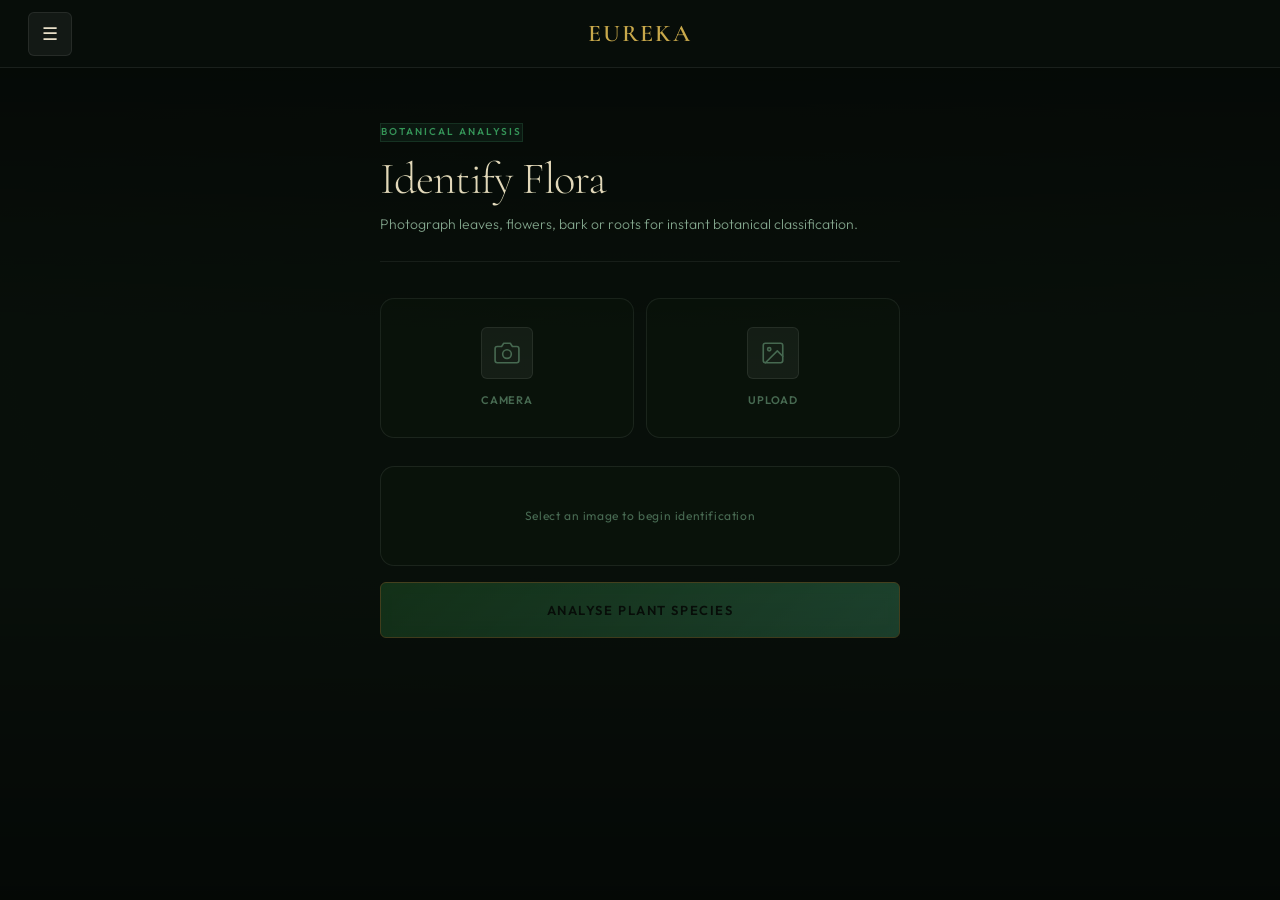
==== identify-flora.html @ 93fe5ae9 "first commit" ====
<!DOCTYPE html>
<html lang="en">
<head>
  <meta charset="UTF-8">
  <title>Eureka | Identify Flora</title>
  <meta name="viewport" content="width=device-width,initial-scale=1.0">
  <link href="https://fonts.googleapis.com/css2?family=Cormorant+Garamond:ital,wght@0,300;0,400;0,600;0,700;1,300;1,400;1,600&family=Outfit:wght@300;400;500;600;700&display=swap" rel="stylesheet">
  <link rel="stylesheet" href="style.css">
  <link rel="icon" type="image/png" href="assets/app-logo.png">
  <style>
    /* Flora themed background */
    body::before {
      content: '';
      position: fixed; inset: 0; z-index: 0; pointer-events: none;
      background: url('assets/flora-bg.png') center center / cover no-repeat;
      opacity: 0.10;
      mix-blend-mode: luminosity;
    }
    body::after {
      content: '';
      position: fixed; inset: 0; z-index: 0; pointer-events: none;
      background:
        radial-gradient(ellipse 80% 60% at 50% 40%, rgba(45,122,58,0.08) 0%, transparent 70%),
        linear-gradient(to bottom, rgba(8,15,10,0.55) 0%, transparent 40%, transparent 60%, rgba(8,15,10,0.55) 100%);
    }

    /* Flora accent overrides */
    .page-tag {
      background: rgba(76,175,125,0.12);
      color: #4caf7d;
      border: 1px solid rgba(76,175,125,0.25);
    }
    .input-card:hover {
      border-color: #4caf7d;
      box-shadow: 0 8px 24px rgba(76,175,125,0.12);
    }
    .btn-primary {
      background: linear-gradient(135deg, #2d7a3a, #4caf7d) !important;
      box-shadow: 0 4px 20px rgba(76,175,125,0.25) !important;
    }
    .btn-primary:hover:not(:disabled) {
      box-shadow: 0 8px 32px rgba(76,175,125,0.4) !important;
    }
    .result-box {
      border-color: rgba(76,175,125,0.25) !important;
    }
    .result-box::before {
      background: linear-gradient(90deg, transparent, #4caf7d, transparent) !important;
    }
    .result-label { color: #4caf7d !important; }
    .result-location { color: #4caf7d !important; }

    /* Fix card transparency bleed-through on scroll */
    .input-card {
      background: rgba(10, 20, 12, 0.82) !important;
      backdrop-filter: blur(12px) !important;
      -webkit-backdrop-filter: blur(12px) !important;
    }
    .preview-wrapper {
      background: rgba(10, 20, 12, 0.82) !important;
      backdrop-filter: blur(12px) !important;
      -webkit-backdrop-filter: blur(12px) !important;
    }
    .result-box {
      background: rgba(10, 20, 12, 0.82) !important;
      backdrop-filter: blur(12px) !important;
      -webkit-backdrop-filter: blur(12px) !important;
    }
    .btn-primary {
      backdrop-filter: blur(8px) !important;
      -webkit-backdrop-filter: blur(8px) !important;
    }
  </style>
</head>
<body>

<aside class="sidebar" id="sidebar">
  <div class="sidebar-header">
    <img src="assets/app-logo.png" alt="Eureka" style="width:46px;height:46px;">
    <div class="user-info">
      <strong id="userName">Guest</strong>
      <span id="userEmail">Not signed in</span>
    </div>
  </div>
  <nav class="sidebar-nav">
    <a href="/">🏠 &nbsp;Home</a>
    <a href="/identify-flora" class="active">🌿 &nbsp;Identify Flora</a>
    <a href="/identify-fauna">🐾 &nbsp;Identify Fauna</a>
    <a href="/history">📜 &nbsp;Field Log</a>
    <a href="/about">✦ &nbsp;About</a>
  </nav>
  <div class="sidebar-footer"><p>EUREKA v2.0 &nbsp;·&nbsp; Gemini AI</p></div>
</aside>

<div class="overlay" id="overlay" onclick="toggleSidebar()"></div>

<nav class="navbar">
  <button class="hamburger" onclick="toggleSidebar()">☰</button>
  <span class="logo">Eureka</span>
  <div style="width:44px;"></div>
</nav>

<main class="identify-container">
  <div class="page-header">
    <span class="page-tag">Botanical Analysis</span>
    <h1 style="font-size:clamp(1.8rem,5vw,2.8rem);">Identify Flora</h1>
    <p class="page-desc">Photograph leaves, flowers, bark or roots for instant botanical classification.</p>
  </div>

  <div id="cameraContainer" style="display:none;position:relative;margin-bottom:16px;">
    <video id="video" width="100%" autoplay playsinline
      style="border-radius:var(--r-md);background:#000;box-shadow:var(--shadow-lg);"></video>
    <div style="position:absolute;bottom:20px;left:0;right:0;display:flex;justify-content:center;">
      <button class="btn-primary" onclick="takeSnapshot()"
              style="border-radius:50%;width:72px;height:72px;padding:0;font-size:26px;
                     border:3px solid rgba(76,175,125,0.6);">📸</button>
    </div>
  </div>

  <div class="input-options" id="inputOptions">
    <div class="input-card" onclick="startCamera()">
      <div class="input-card-icon">
        <svg width="26" height="26" viewBox="0 0 24 24" fill="none" stroke="currentColor" stroke-width="1.5" stroke-linecap="round" stroke-linejoin="round">
          <path d="M23 19a2 2 0 0 1-2 2H3a2 2 0 0 1-2-2V8a2 2 0 0 1 2-2h4l2-3h6l2 3h4a2 2 0 0 1 2 2z"/>
          <circle cx="12" cy="13" r="4"/>
        </svg>
      </div>
      <span>Camera</span>
    </div>
    <label class="input-card">
      <div class="input-card-icon">
        <svg width="26" height="26" viewBox="0 0 24 24" fill="none" stroke="currentColor" stroke-width="1.5" stroke-linecap="round" stroke-linejoin="round">
          <rect x="3" y="3" width="18" height="18" rx="2" ry="2"/>
          <circle cx="8.5" cy="8.5" r="1.5"/>
          <polyline points="21 15 16 10 5 21"/>
        </svg>
      </div>
      <span>Upload</span>
      <input type="file" accept="image/*" hidden onchange="handleImage(this)">
    </label>
  </div>

  <div class="preview-wrapper" id="previewWrapper">
    <canvas id="canvas" style="display:none;"></canvas>
    <img id="previewImage" class="preview-image" alt="Preview">
    <p id="previewHint" class="preview-hint">Select an image to begin identification</p>
    <button id="retakeBtn" class="btn-secondary"
            style="display:none;margin:14px auto 0;width:100%;" onclick="retakePhoto()">
      ↺ &nbsp;Change Photo
    </button>
  </div>

  <button class="btn-primary" id="analyzeBtn" disabled onclick="analyzeFlora()">
    Analyse Plant Species
  </button>

  <div id="resultBox" class="result-box" style="display:none;"></div>
</main>

<script type="module">
import { auth, db } from "./firebase-init.js";
import { addDoc, collection, getDoc, doc } from "https://www.gstatic.com/firebasejs/10.12.2/firebase-firestore.js";
import { onAuthStateChanged } from "https://www.gstatic.com/firebasejs/10.12.2/firebase-auth.js";

let img64 = null, location = "Unknown", stream = null;
let userProfile = { fullName: "", username: "" };

onAuthStateChanged(auth, async u => {
  if (!u) { window.location.href = "/login.html"; return; }
  try {
    const snap = await getDoc(doc(db, "users", u.uid, "profile", "info"));
    if (snap.exists()) userProfile = snap.data();
    else userProfile = { fullName: u.displayName || u.email, username: u.email };
  } catch { userProfile = { fullName: u.displayName || u.email, username: u.email }; }
});

if (navigator.geolocation)
  navigator.geolocation.getCurrentPosition(
    p => { location = `${p.coords.latitude.toFixed(4)}, ${p.coords.longitude.toFixed(4)}`; },
    () => {}
  );

window.toggleSidebar = () => {
  document.getElementById("sidebar").classList.toggle("open");
  document.getElementById("overlay").classList.toggle("show");
};

window.startCamera = async () => {
  try {
    stream = await navigator.mediaDevices.getUserMedia({ video:{ facingMode:"environment" }, audio:false });
    document.getElementById("video").srcObject = stream;
    document.getElementById("cameraContainer").style.display = "block";
    document.getElementById("inputOptions").style.display = "none";
    document.getElementById("previewWrapper").style.display = "none";
  } catch { alert("Camera access denied."); }
};

window.takeSnapshot = () => {
  const v = document.getElementById("video"), c = document.getElementById("canvas");
  c.width = v.videoWidth; c.height = v.videoHeight;
  c.getContext("2d").drawImage(v,0,0);
  img64 = c.toDataURL("image/jpeg", 0.85);
  showPreview(img64);
  stream.getTracks().forEach(t=>t.stop());
  document.getElementById("cameraContainer").style.display = "none";
  document.getElementById("previewWrapper").style.display = "flex";
};

window.handleImage = input => {
  const file = input.files[0]; if (!file) return;
  const r = new FileReader();
  r.onload = () => {
    img64 = r.result; showPreview(r.result);
    document.getElementById("inputOptions").style.display = "none";
    document.getElementById("previewWrapper").style.display = "flex";
  };
  r.readAsDataURL(file);
};

function showPreview(src) {
  const img = document.getElementById("previewImage");
  img.src = src; img.style.display = "block";
  document.getElementById("previewHint").style.display = "none";
  document.getElementById("retakeBtn").style.display = "block";
  document.getElementById("analyzeBtn").disabled = false;
}

window.retakePhoto = () => {
  img64 = null;
  document.getElementById("previewImage").style.display = "none";
  document.getElementById("previewHint").style.display = "block";
  document.getElementById("retakeBtn").style.display = "none";
  document.getElementById("analyzeBtn").disabled = true;
  document.getElementById("inputOptions").style.display = "grid";
  document.getElementById("resultBox").style.display = "none";
};

window.analyzeFlora = async () => {
  const user = auth.currentUser;
  if (!user) { window.location.href = "/login.html"; return; }
  const btn = document.getElementById("analyzeBtn");
  const box = document.getElementById("resultBox");
  btn.textContent = "Analysing…"; btn.disabled = true; box.style.display = "none";
  try {
    const res  = await fetch("/analyze/flora", { method:"POST", headers:{"Content-Type":"application/json"}, body:JSON.stringify({ image:img64 }) });
    const data = await res.json();
    if (data.error) {
      box.style.display = "block";
      box.innerHTML = `<p style="color:#ff6b6b;">⚠ ${data.error}</p>`;
    } else {
      const r = data.result;
      const mapUrl = `https://www.google.com/maps/search/?api=1&query=${encodeURIComponent(location)}`;
      box.style.display = "block";
      box.innerHTML = `
        <h3>${r.commonName}</h3>
        <div class="result-field"><span class="result-label">Scientific</span><span class="result-value"><em>${r.scientificName}</em></span></div>
        <div class="result-field"><span class="result-label">Family</span><span class="result-value">${r.family}</span></div>
        <div class="result-field"><span class="result-label">Habitat</span><span class="result-value">${r.habitat}</span></div>
        <div class="result-description">${r.description}</div>
        <a href="${mapUrl}" target="_blank" rel="noopener" class="result-location">📍 &nbsp;${location}</a>
      `;
      try {
        await addDoc(collection(db,"users",user.uid,"history"), {
          datetime: Date.now(), commonName:r.commonName, scientificName:r.scientificName,
          habitat:r.habitat, location, type:"flora",
          username: userProfile.username || user.email,
          fullName: userProfile.fullName || user.displayName || user.email
        });
      } catch(e) { console.warn("Save failed:", e); }
    }
  } catch {
    box.style.display = "block";
    box.innerHTML = `<p style="color:#ff6b6b;">⚠ Could not reach the server. Please try again.</p>`;
  }
  btn.textContent = "Analyse Plant Species"; btn.disabled = false;
};
</script>
</body>
</html>
---- style.css ----
/* ================================================================
   EUREKA — DARK BOTANICAL LABORATORY
   Aesthetic: Scientific field journal meets luxury dark mode
   Fonts: Cormorant Garamond (editorial serif) + Outfit (modern sans)
   Palette: Deep forest night + warm gold + botanical green
   ================================================================ */

@import url('https://fonts.googleapis.com/css2?family=Cormorant+Garamond:ital,wght@0,300;0,400;0,600;0,700;1,300;1,400;1,600&family=Outfit:wght@300;400;500;600;700&display=swap');

:root {
  --night:        #080f0a;
  --deep:         #0d1a10;
  --forest:       #112418;
  --canopy:       #1a3824;
  --moss:         #2d5a3d;
  --fern:         #3d7a52;
  --sage:         #6aaa84;
  --mint:         #9fd4b2;
  --foam:         #d4ede0;
  --gold:         #c8a84b;
  --gold-bright:  #e4c76b;
  --gold-dim:     #8a6e2a;
  --gold-glow:    rgba(200,168,75,0.12);
  --parchment:    #f2ead8;
  --cream:        #e8dfc8;
  --stone:        #7a8a7e;
  --mist:         #2a3a2e;
  --ghost:        rgba(255,255,255,0.05);
  --border:       rgba(255,255,255,0.08);
  --border-gold:  rgba(200,168,75,0.25);
  --text-h:       #e8dfc8;
  --text-body:    #9ab5a2;
  --text-dim:     #4a6a54;
  --r-sm: 6px; --r-md: 14px; --r-lg: 22px; --r-xl: 36px;
  --shadow-sm:   0 2px 8px rgba(0,0,0,0.4);
  --shadow-md:   0 8px 32px rgba(0,0,0,0.5);
  --shadow-lg:   0 24px 64px rgba(0,0,0,0.6);
  --shadow-gold: 0 0 40px rgba(200,168,75,0.1);
  --ease-out: cubic-bezier(0.16,1,0.3,1);
  --ease-spring: cubic-bezier(0.34,1.56,0.64,1);
}

*,*::before,*::after { margin:0;padding:0;box-sizing:border-box;-webkit-tap-highlight-color:transparent; }
html { scroll-behavior:smooth; }
body {
  font-family:'Outfit',sans-serif;
  background:var(--night); color:var(--text-body);
  line-height:1.65; overflow-x:hidden;
  -webkit-font-smoothing:antialiased;
}
body::after {
  content:''; position:fixed; inset:0;
  background-image:url("data:image/svg+xml,%3Csvg viewBox='0 0 512 512' xmlns='http://www.w3.org/2000/svg'%3E%3Cfilter id='n'%3E%3CfeTurbulence type='fractalNoise' baseFrequency='0.75' numOctaves='4' stitchTiles='stitch'/%3E%3C/filter%3E%3Crect width='100%25' height='100%25' filter='url(%23n)' opacity='0.035'/%3E%3C/svg%3E");
  pointer-events:none; z-index:9998; mix-blend-mode:overlay;
}

h1,h2,h3,.serif { font-family:'Cormorant Garamond',serif; color:var(--text-h); line-height:1.15; }
h1 { font-size:clamp(2.4rem,6vw,4.2rem); font-weight:300; letter-spacing:-0.02em; }
h2 { font-size:clamp(1.8rem,4vw,2.8rem); font-weight:300; letter-spacing:-0.01em; }
h3 { font-size:1.3rem; font-weight:400; }
p  { font-size:14px; line-height:1.7; }

.container { width:100%;max-width:1100px;margin:0 auto;padding:0 28px; }

/* NAVBAR */
.navbar {
  position:sticky;top:0;
  background:rgba(8,15,10,0.92);
  backdrop-filter:blur(24px); -webkit-backdrop-filter:blur(24px);
  height:68px; padding:0 28px;
  display:flex;align-items:center;justify-content:space-between;
  border-bottom:1px solid var(--border); z-index:1000;
}
.logo {
  font-family:'Cormorant Garamond',serif;
  font-size:24px;font-weight:600;
  color:var(--gold); letter-spacing:0.08em; text-transform:uppercase;
  text-decoration:none;
}
.hamburger {
  width:44px;height:44px;
  background:var(--ghost);border:1px solid var(--border);border-radius:var(--r-sm);
  cursor:pointer;color:var(--text-h);font-size:18px;
  display:flex;align-items:center;justify-content:center;transition:all 0.2s;
}
.hamburger:hover { background:var(--mist);border-color:var(--border-gold);color:var(--gold); }

/* SIDEBAR */
.sidebar {
  position:fixed;top:0;left:-320px;
  width:320px;height:100%;
  background:var(--deep);
  border-right:1px solid var(--border-gold);
  padding:36px 28px;
  transition:left 0.4s var(--ease-out);
  z-index:2000;display:flex;flex-direction:column;overflow-y:auto;
}
.sidebar::before {
  content:'';position:absolute;top:0;right:0;
  width:150px;height:150px;
  background:radial-gradient(circle at top right,var(--gold-glow),transparent 70%);
  pointer-events:none;
}
.sidebar.open { left:0; }
.sidebar-header {
  display:flex;align-items:center;gap:16px;
  padding-bottom:32px;border-bottom:1px solid var(--border);margin-bottom:28px;
}
.sidebar-header img { border-radius:var(--r-sm);border:1px solid var(--border-gold);box-shadow:0 0 20px var(--gold-glow); }
.user-info { display:flex;flex-direction:column;overflow:hidden;flex:1; }
.user-info strong { color:var(--text-h);font-size:14px;font-weight:600;white-space:nowrap;overflow:hidden;text-overflow:ellipsis; }
.user-info span { color:var(--text-dim);font-size:11px;margin-top:3px;white-space:nowrap;overflow:hidden;text-overflow:ellipsis; }
.sidebar-nav { flex:1; }
.sidebar-nav a {
  display:flex;align-items:center;gap:14px;
  padding:13px 16px;margin:3px 0;border-radius:var(--r-sm);
  font-size:13px;font-weight:500;letter-spacing:0.02em;
  color:var(--text-dim);text-decoration:none;
  transition:all 0.2s;border:1px solid transparent;
  position:relative;overflow:hidden;
}
.sidebar-nav a::before {
  content:'';position:absolute;left:0;top:0;bottom:0;
  width:3px;background:var(--gold);
  transform:scaleY(0);transition:transform 0.2s var(--ease-out);
  border-radius:0 2px 2px 0;
}
.sidebar-nav a:hover { background:var(--ghost);color:var(--text-h);border-color:var(--border); }
.sidebar-nav a.active { background:var(--gold-glow);color:var(--gold-bright);border-color:var(--border-gold); }
.sidebar-nav a.active::before { transform:scaleY(1); }
.sidebar-footer { margin-top:32px;padding-top:24px;border-top:1px solid var(--border);text-align:center; }
.sidebar-footer p { color:var(--text-dim);font-size:11px;letter-spacing:0.05em; }
.overlay { position:fixed;inset:0;background:rgba(0,0,0,0.75);backdrop-filter:blur(8px);display:none;z-index:1500; }
.overlay.show { display:block;animation:fadeIn 0.3s ease; }

/* HERO */
.hero-section {
  position:relative;width:100%;min-height:100vh;
  display:flex;align-items:center;justify-content:center;
  overflow:hidden;background:var(--deep);
}
.hero-section::before {
  content:'';position:absolute;inset:0;
  background:
    radial-gradient(ellipse 80% 60% at 20% 50%,rgba(45,90,61,0.35) 0%,transparent 60%),
    radial-gradient(ellipse 60% 80% at 80% 20%,rgba(200,168,75,0.08) 0%,transparent 50%),
    radial-gradient(ellipse 40% 40% at 60% 80%,rgba(17,36,24,0.8) 0%,transparent 60%);
  animation:meshShift 12s ease-in-out infinite alternate;
}
@keyframes meshShift {
  from { opacity:0.8;transform:scale(1); }
  to   { opacity:1;transform:scale(1.05); }
}
.hero-section::after {
  content:'';position:absolute;inset:0;
  background-image:linear-gradient(rgba(200,168,75,0.04) 1px,transparent 1px),linear-gradient(90deg,rgba(200,168,75,0.04) 1px,transparent 1px);
  background-size:60px 60px;pointer-events:none;
}
.hero-bg-img {
  position:absolute;inset:0;
  background:url('assets/hero-nature.png') center center/cover no-repeat;
  opacity:0.12;mix-blend-mode:luminosity;
}
.hero-content {
  position:relative;z-index:2;
  text-align:center;padding:60px 24px;max-width:820px;
  animation:heroReveal 1.2s var(--ease-out) both;
}
@keyframes heroReveal {
  from { opacity:0;transform:translateY(50px); }
  to   { opacity:1;transform:translateY(0); }
}
.hero-eyebrow {
  display:inline-flex;align-items:center;gap:10px;
  font-size:10px;font-weight:600;letter-spacing:0.2em;text-transform:uppercase;
  color:var(--gold);margin-bottom:28px;padding:8px 20px;
  border:1px solid var(--border-gold);border-radius:50px;background:var(--gold-glow);
  animation:heroReveal 1.2s var(--ease-out) 0.1s both;
}
.hero-eyebrow::before,.hero-eyebrow::after { content:'—';opacity:0.5; }
.hero-title {
  font-family:'Cormorant Garamond',serif;
  font-size:clamp(3rem,8vw,6.5rem);font-weight:300;
  color:var(--text-h);line-height:1.05;margin-bottom:12px;
  animation:heroReveal 1.2s var(--ease-out) 0.2s both;
}
.hero-title em { font-style:italic;color:var(--gold);display:block; }
.hero-sub {
  font-size:15px;font-weight:300;color:var(--text-body);letter-spacing:0.02em;
  max-width:480px;margin:0 auto 48px;
  animation:heroReveal 1.2s var(--ease-out) 0.3s both;
}
.hero-actions {
  display:flex;gap:16px;justify-content:center;flex-wrap:wrap;
  animation:heroReveal 1.2s var(--ease-out) 0.4s both;
}
.hero-scroll {
  position:absolute;bottom:40px;left:50%;transform:translateX(-50%);
  z-index:2;display:flex;flex-direction:column;align-items:center;gap:8px;
  animation:heroReveal 1.2s var(--ease-out) 0.8s both;
}
.hero-scroll span { font-size:9px;letter-spacing:0.2em;text-transform:uppercase;color:var(--text-dim); }
.scroll-line {
  width:1px;height:48px;
  background:linear-gradient(to bottom,var(--gold),transparent);
  animation:scrollDrop 2s ease-in-out infinite;
}
@keyframes scrollDrop {
  0%   { transform:scaleY(0);transform-origin:top; }
  50%  { transform:scaleY(1);transform-origin:top; }
  51%  { transform:scaleY(1);transform-origin:bottom; }
  100% { transform:scaleY(0);transform-origin:bottom; }
}

/* BUTTONS */
.btn-primary,.btn-secondary {
  display:inline-flex;align-items:center;justify-content:center;gap:8px;
  padding:14px 32px;
  font-family:'Outfit',sans-serif;font-size:13px;font-weight:600;
  letter-spacing:0.08em;text-transform:uppercase;
  border-radius:var(--r-sm);cursor:pointer;transition:all 0.25s var(--ease-out);
  text-decoration:none;border:1px solid transparent;position:relative;overflow:hidden;
}
.btn-primary { background:var(--gold);color:var(--night);border-color:var(--gold);box-shadow:0 4px 20px rgba(200,168,75,0.3); }
.btn-primary::after { content:'';position:absolute;inset:0;background:linear-gradient(105deg,transparent 40%,rgba(255,255,255,0.18) 50%,transparent 60%);transform:translateX(-100%);transition:transform 0.45s ease;pointer-events:none; }
.btn-primary:hover::after { transform:translateX(100%); }
.btn-primary:hover { background:var(--gold-bright);box-shadow:0 8px 32px rgba(200,168,75,0.45);transform:translateY(-2px); }
.btn-secondary { background:transparent;color:var(--text-h);border-color:var(--border); }
.btn-secondary:hover { background:var(--ghost);border-color:var(--border-gold);color:var(--gold);transform:translateY(-2px); }
.btn-primary:active,.btn-secondary:active { transform:translateY(0) scale(0.98); }
button:disabled { opacity:0.35;cursor:not-allowed;transform:none !important;box-shadow:none !important; }

/* INFO SECTION */
.info-section {
  padding:120px 0;background:var(--deep);position:relative;
}
.info-section::before {
  content:'';position:absolute;top:0;left:0;right:0;height:1px;
  background:linear-gradient(90deg,transparent,var(--border-gold),transparent);
}
.section-label {
  display:block;font-size:10px;font-weight:600;letter-spacing:0.25em;text-transform:uppercase;
  color:var(--gold);margin-bottom:16px;text-align:center;
}
.section-title { text-align:center;margin-bottom:8px;color:var(--text-h); }
.section-subtitle {
  text-align:center;color:var(--text-body);font-size:15px;font-weight:300;
  margin-bottom:72px;max-width:480px;margin-left:auto;margin-right:auto;
}
.info-grid { display:none; } /* legacy - replaced by flip-grid */

/* ── FLIP GRID ───────────────────────────────────────────────── */
.flip-grid {
  display: grid;
  grid-template-columns: repeat(3, 1fr);
  gap: 20px;
  width: 100%; max-width: 1080px;
}
/* ── FLIP CARDS ─────────────────────────────────────────────── */
.flip-card {
  perspective: 1200px;
  min-height: 240px;
  cursor: pointer;
}
.flip-inner {
  position: relative; width: 100%; height: 100%; min-height: 240px;
  transform-style: preserve-3d;
  transition: transform 0.75s cubic-bezier(0.4, 0.2, 0.2, 1);
}
.flip-card:hover .flip-inner { transform: rotateY(180deg); }

.flip-front, .flip-back {
  position: absolute; inset: 0;
  backface-visibility: hidden;
  -webkit-backface-visibility: hidden;
  overflow: hidden;
  border-radius: 16px;
}
.flip-front {
  background: var(--deep);
  border: 1px solid rgba(200,168,75,0.12);
  box-shadow: 0 4px 24px rgba(0,0,0,0.35);
  transition: border-color 0.3s, box-shadow 0.3s;
}
.flip-card:hover .flip-front {
  border-color: rgba(200,168,75,0.28);
  box-shadow: 0 8px 40px rgba(0,0,0,0.5);
}
.flip-back {
  background: var(--forest);
  border: 1px solid rgba(200,168,75,0.2);
  box-shadow: 0 8px 40px rgba(0,0,0,0.4);
  transform: rotateY(180deg);
  background-image: radial-gradient(ellipse 80% 80% at 50% 50%, var(--back-glow, rgba(200,168,75,0.05)), transparent);
}

/* Canvas fills full face */
.leaf-canvas {
  position: absolute; inset: 0;
  width: 100% !important; height: 100% !important;
  pointer-events: none; border-radius: 16px;
}

/* Front content */
.flip-front-content {
  position: relative; z-index: 1;
  padding: 40px 32px 32px;
  height: 100%; display: flex; flex-direction: column; justify-content: center;
}
.ghost-num {
  position: absolute; bottom: 12px; right: 20px; z-index: 2;
  font-family: 'Cormorant Garamond', serif;
  font-size: 68px; font-weight: 300; line-height: 1;
  color: rgba(200,168,75,0.06); pointer-events: none;
  transition: color 0.4s;
}
.flip-card:hover .ghost-num { color: rgba(200,168,75,0.16); }

/* Back content */
.flip-back-content {
  position: relative; z-index: 1;
  padding: 40px 32px 32px;
  height: 100%; display: flex; flex-direction: column; justify-content: center;
}
.back-num {
  display: block;
  font-family: 'Outfit', sans-serif;
  font-size: 10px; font-weight: 700; letter-spacing: 0.22em;
  text-transform: uppercase;
  margin-bottom: 18px; opacity: 0.9;
}
.flip-back-content p {
  font-family: 'Cormorant Garamond', serif;
  font-size: 19px; font-weight: 300;
  color: var(--text-h); line-height: 1.75;
  font-style: italic;
}

/* Gold top line on back */
.flip-back::before {
  content: '';
  position: absolute; top: 0; left: 28px; right: 28px; height: 1px;
  background: linear-gradient(90deg, transparent, var(--gold), transparent);
  z-index: 3;
}

.flip-hint {
  font-size: 9px; letter-spacing: 0.16em; text-transform: uppercase;
  color: var(--text-dim); margin-top: 18px; display: block;
  transition: color 0.3s;
}
.flip-card:hover .flip-hint { color: var(--gold); }

/* Icon */
.feature-icon {
  width: 52px; height: 52px;
  border-radius: 12px;
  display: flex; align-items: center; justify-content: center;
  margin-bottom: 22px;
  transition: transform 0.35s var(--ease-spring), box-shadow 0.35s;
}
.flip-card:hover .feature-icon { transform: scale(1.13) rotate(-6deg); }
.flip-front-content h3 {
  font-size: 19px; font-weight: 400; color: var(--text-h); margin-bottom: 0;
  font-family: 'Cormorant Garamond', serif;
}

/* IDENTIFY PAGES */
.identify-container { max-width:560px;margin:48px auto 100px;padding:0 20px; }
.page-header { margin-bottom:36px;padding-bottom:24px;border-bottom:1px solid var(--border); }
.page-tag { display:inline-block;font-size:10px;font-weight:600;letter-spacing:0.2em;text-transform:uppercase;color:var(--gold);margin-bottom:12px; }
.page-desc { color:var(--text-body);font-size:14px;margin-top:8px;font-weight:300; }

.input-options { display:grid;grid-template-columns:1fr 1fr;gap:12px;margin:28px 0; }
.input-card {
  background:var(--forest);padding:28px 16px;
  border-radius:var(--r-md);border:1px solid var(--border);
  display:flex;flex-direction:column;align-items:center;justify-content:center;gap:12px;
  cursor:pointer;transition:all 0.25s var(--ease-out);
  font-size:11px;font-weight:600;letter-spacing:0.08em;text-transform:uppercase;color:var(--text-dim);
}
.input-card:hover { background:var(--canopy);border-color:var(--border-gold);color:var(--gold);transform:translateY(-3px);box-shadow:var(--shadow-md),var(--shadow-gold); }
.input-card-icon {
  width:52px;height:52px;background:var(--ghost);border:1px solid var(--border);border-radius:var(--r-sm);
  display:flex;align-items:center;justify-content:center;font-size:26px;
  transition:transform 0.3s var(--ease-spring);
  color:var(--text-dim);
}
.input-card:hover .input-card-icon { transform:scale(1.15); color:var(--gold); }

.preview-wrapper {
  background:var(--forest);border:1px solid var(--border);border-radius:var(--r-md);
  padding:20px;min-height:100px;display:flex;flex-direction:column;
  align-items:center;justify-content:center;text-align:center;transition:border-color 0.2s;
}
.preview-image { width:100%;border-radius:var(--r-sm);display:none;object-fit:cover;max-height:340px; }
.preview-hint { color:var(--text-dim);font-size:12px;letter-spacing:0.05em; }

#analyzeBtn { width:100%;height:56px;font-size:13px;letter-spacing:0.12em;margin-top:16px;border-radius:var(--r-sm); }

.result-box {
  margin-top:24px;background:var(--forest);
  border:1px solid var(--border-gold);border-radius:var(--r-md);
  padding:32px;position:relative;overflow:hidden;
  animation:resultReveal 0.6s var(--ease-out);
}
@keyframes resultReveal {
  from { opacity:0;transform:translateY(16px); }
  to   { opacity:1;transform:translateY(0); }
}
.result-box::before {
  content:'';position:absolute;top:0;left:0;right:0;height:2px;
  background:linear-gradient(90deg,var(--gold-dim),var(--gold),var(--gold-dim));
}
.result-box h3 { font-size:28px;font-weight:300;color:var(--text-h);margin-bottom:20px; }
.result-field {
  display:flex;align-items:baseline;gap:10px;
  padding:10px 0;border-bottom:1px solid var(--border);font-size:13px;
}
.result-field:last-of-type { border-bottom:none; }
.result-label { font-size:9px;font-weight:700;letter-spacing:0.15em;text-transform:uppercase;color:var(--gold);min-width:110px;flex-shrink:0; }
.result-value { color:var(--text-h);font-weight:400; }
.result-value em { color:var(--text-body);font-style:italic; }
.result-description {
  background:var(--canopy);border:1px solid var(--border);border-left:3px solid var(--gold-dim);
  padding:16px 20px;border-radius:var(--r-sm);margin:20px 0;
  font-size:13px;color:var(--text-body);line-height:1.8;font-style:italic;
}
.result-location {
  display:inline-flex;align-items:center;gap:8px;
  font-size:11px;font-weight:600;letter-spacing:0.08em;text-transform:uppercase;
  color:var(--sage);text-decoration:none;
  padding:10px 18px;border:1px solid rgba(106,170,132,0.3);border-radius:50px;
  background:rgba(106,170,132,0.08);transition:all 0.2s;
}
.result-location:hover { background:rgba(106,170,132,0.15);border-color:var(--sage);color:var(--mint); }

/* HISTORY */
.table-container {
  width:100%;overflow-x:auto;border:1px solid var(--border);border-radius:var(--r-md);background:var(--forest);
}
table { width:100%;border-collapse:collapse; }
thead { background:var(--canopy); }
th {
  padding:16px 20px;text-align:left;
  font-size:9px;font-weight:700;letter-spacing:0.18em;text-transform:uppercase;
  color:var(--gold);border-bottom:1px solid var(--border-gold);
}
td { padding:16px 20px;border-bottom:1px solid var(--border);font-size:13px;color:var(--text-body);vertical-align:middle; }
tbody tr { transition:background 0.15s; }
tbody tr:hover { background:var(--canopy); }
tbody tr:last-child td { border-bottom:none; }
td strong { color:var(--text-h);font-weight:500; }
td i { color:var(--text-dim);font-style:italic; }
.export-fab { display:flex;gap:12px;margin-top:24px;flex-wrap:wrap; }

/* LOGIN */
.login-wrapper {
  min-height:100vh;display:flex;align-items:center;justify-content:center;
  background:var(--night);padding:24px;position:relative;overflow:hidden;
}
.login-wrapper::before {
  content:'';position:absolute;
  width:800px;height:800px;border-radius:50%;
  background:radial-gradient(circle,rgba(45,90,61,0.2) 0%,transparent 70%);
  top:50%;left:50%;transform:translate(-50%,-50%);
  animation:loginPulse 8s ease-in-out infinite;
}
.login-wrapper::after {
  content:'';position:absolute;inset:0;
  background-image:linear-gradient(rgba(200,168,75,0.03) 1px,transparent 1px),linear-gradient(90deg,rgba(200,168,75,0.03) 1px,transparent 1px);
  background-size:48px 48px;pointer-events:none;
}
@keyframes loginPulse {
  0%,100% { transform:translate(-50%,-50%) scale(1);opacity:0.8; }
  50%      { transform:translate(-50%,-50%) scale(1.2);opacity:0.4; }
}
.login-card {
  width:100%;max-width:440px;
  background:var(--deep);border:1px solid var(--border-gold);border-radius:var(--r-lg);
  padding:52px 44px;text-align:center;
  position:relative;z-index:1;
  box-shadow:var(--shadow-lg),var(--shadow-gold);
  animation:heroReveal 0.8s var(--ease-out) both;
}
.login-card::before {
  content:'';position:absolute;top:0;left:40px;right:40px;height:2px;
  background:linear-gradient(90deg,transparent,var(--gold),transparent);
}
.login-logo { width:72px;height:72px;border-radius:var(--r-md);border:1px solid var(--border-gold);box-shadow:0 0 32px var(--gold-glow);margin-bottom:24px; }
.login-card h2 { font-size:28px;font-weight:300;letter-spacing:0.02em;color:var(--text-h);margin-bottom:6px; }
.login-subtitle { color:var(--text-dim);font-size:12px;letter-spacing:0.05em;margin-bottom:36px; }
.input-group { text-align:left;margin-bottom:16px; }
.input-label { display:block;font-size:9px;font-weight:700;letter-spacing:0.18em;text-transform:uppercase;color:var(--gold);margin-bottom:8px; }
.login-input {
  width:100%;padding:14px 16px;
  background:var(--forest);border:1px solid var(--border);border-radius:var(--r-sm);
  font-family:'Outfit',sans-serif;font-size:14px;color:var(--text-h);outline:none;transition:all 0.2s;
}
.login-input::placeholder { color:var(--text-dim); }
.login-input:focus { border-color:var(--border-gold);background:var(--canopy);box-shadow:0 0 0 3px var(--gold-glow); }
.password-container { position:relative; }
.toggle-password { position:absolute;right:14px;top:50%;transform:translateY(-50%);cursor:pointer;font-size:14px;opacity:0.4;transition:opacity 0.2s;color:var(--text-h); }
.toggle-password:hover { opacity:1; }
#errorMessage { display:none;background:rgba(200,50,50,0.1);border:1px solid rgba(200,50,50,0.3);color:#ff6b6b;padding:12px 16px;border-radius:var(--r-sm);font-size:12px;margin-bottom:20px;text-align:left; }
.checklist { background:var(--forest);border:1px solid var(--border);border-radius:var(--r-sm);padding:14px 16px;margin-bottom:20px;text-align:left; }
.check-item { font-size:11px;color:var(--text-dim);margin:5px 0;display:flex;align-items:center;gap:10px;transition:color 0.2s; }
.check-item.valid { color:var(--sage);font-weight:600; }
.btn-group { display:flex;flex-direction:column;gap:10px;margin-top:20px; }
.divider { display:flex;align-items:center;gap:14px;margin:24px 0;font-size:9px;letter-spacing:0.2em;text-transform:uppercase;color:var(--text-dim); }
.divider::before,.divider::after { content:'';flex:1;height:1px;background:var(--border); }
#googleBtn { background:var(--forest);color:var(--text-h);border-color:var(--border);display:flex;align-items:center;justify-content:center;gap:10px; }
#googleBtn:hover { border-color:var(--border-gold);color:var(--gold); }

/* FOOTER */
.footer { background:var(--deep);padding:56px 0;border-top:1px solid var(--border);text-align:center;position:relative; }
.footer::before { content:'';position:absolute;top:0;left:50%;transform:translateX(-50%);width:200px;height:1px;background:linear-gradient(90deg,transparent,var(--gold),transparent); }
.footer p { color:var(--stone);font-size:13px;letter-spacing:0.05em; }
.footer small { color:var(--text-dim);font-size:11px;margin-top:6px;display:block; }

@keyframes fadeIn { from{opacity:0;}to{opacity:1;} }

@media (max-width:768px) {
  .hero-title { font-size:clamp(2.6rem,10vw,4rem); }
  .hero-actions { flex-direction:column;align-items:stretch; }
  .btn-primary,.btn-secondary { width:100%;justify-content:center; }
  .info-grid { grid-template-columns:1fr;gap:1px; }
  .flip-grid { grid-template-columns: 1fr; gap: 14px; }
  .flip-card { min-height:200px; }
  .flip-inner { min-height:200px; }
  .feature-card { padding:36px 24px; }
  .login-card { padding:40px 28px; }
  .input-options { grid-template-columns:1fr; }
  thead { display:none; }
  tbody tr { display:block;background:var(--forest);margin-bottom:12px;padding:18px;border-radius:var(--r-md);border:1px solid var(--border); }
  td { display:flex;justify-content:space-between;align-items:center;padding:8px 0 !important;border:none !important;font-size:13px; }
  td::before { content:attr(data-label);font-size:9px;font-weight:700;letter-spacing:0.15em;text-transform:uppercase;color:var(--gold);flex-shrink:0;margin-right:12px; }
  td:last-child { border-top:1px solid var(--border) !important;margin-top:10px;padding-top:14px !important; }
  .export-fab { flex-direction:column; }
}
@media (max-width:480px) {
  .navbar { padding:0 16px; }
  .identify-container { padding:0 16px; }
  .login-card { padding:36px 20px; }
}
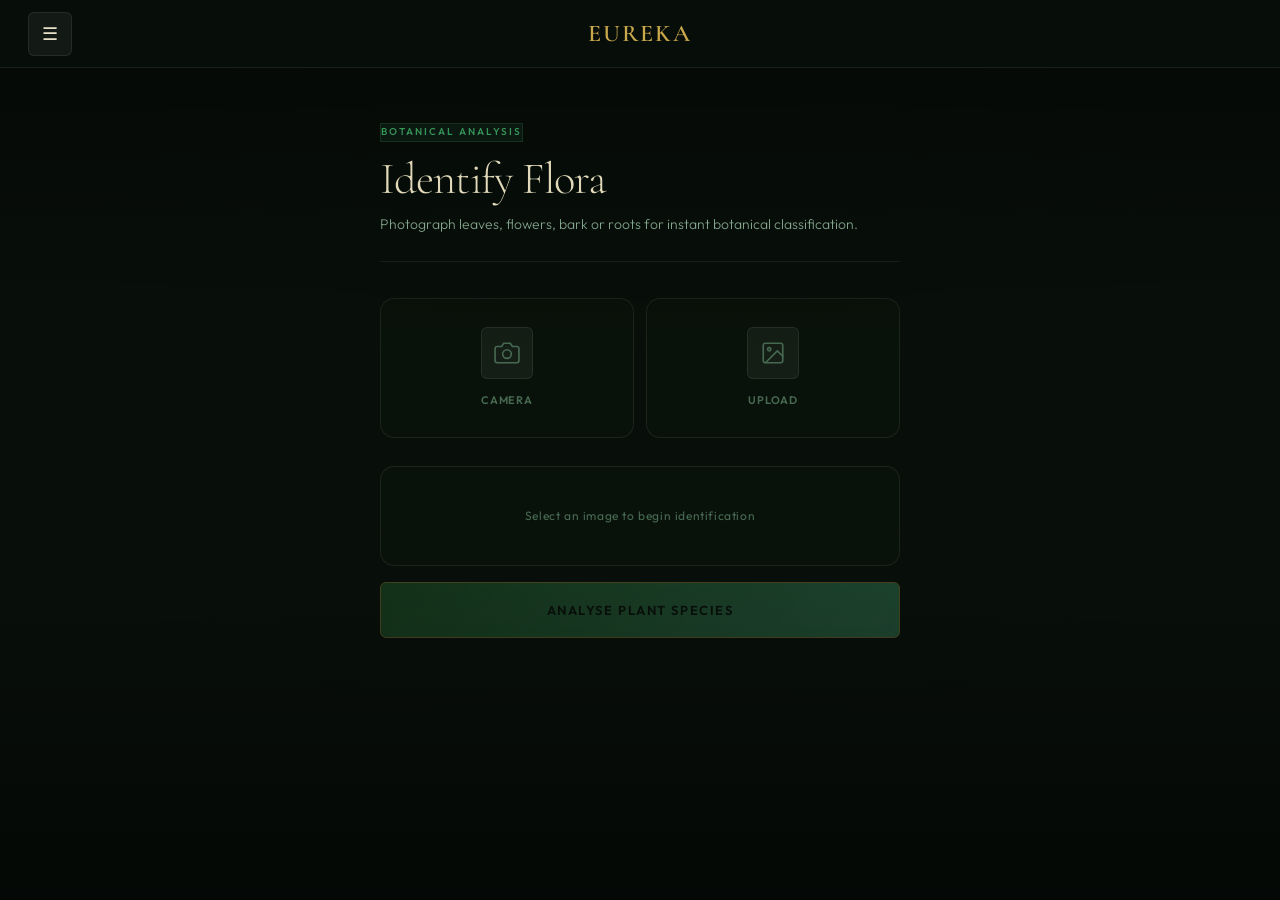
==== commit ecff860b: "increase background opacity to 50" ====
--- a/identify-flora.html
+++ b/identify-flora.html
@@ -13,7 +13,7 @@
       content: '';
       position: fixed; inset: 0; z-index: 0; pointer-events: none;
       background: url('assets/flora-bg.png') center center / cover no-repeat;
-      opacity: 0.10;
+      opacity: 0.50;
       mix-blend-mode: luminosity;
     }
     body::after {
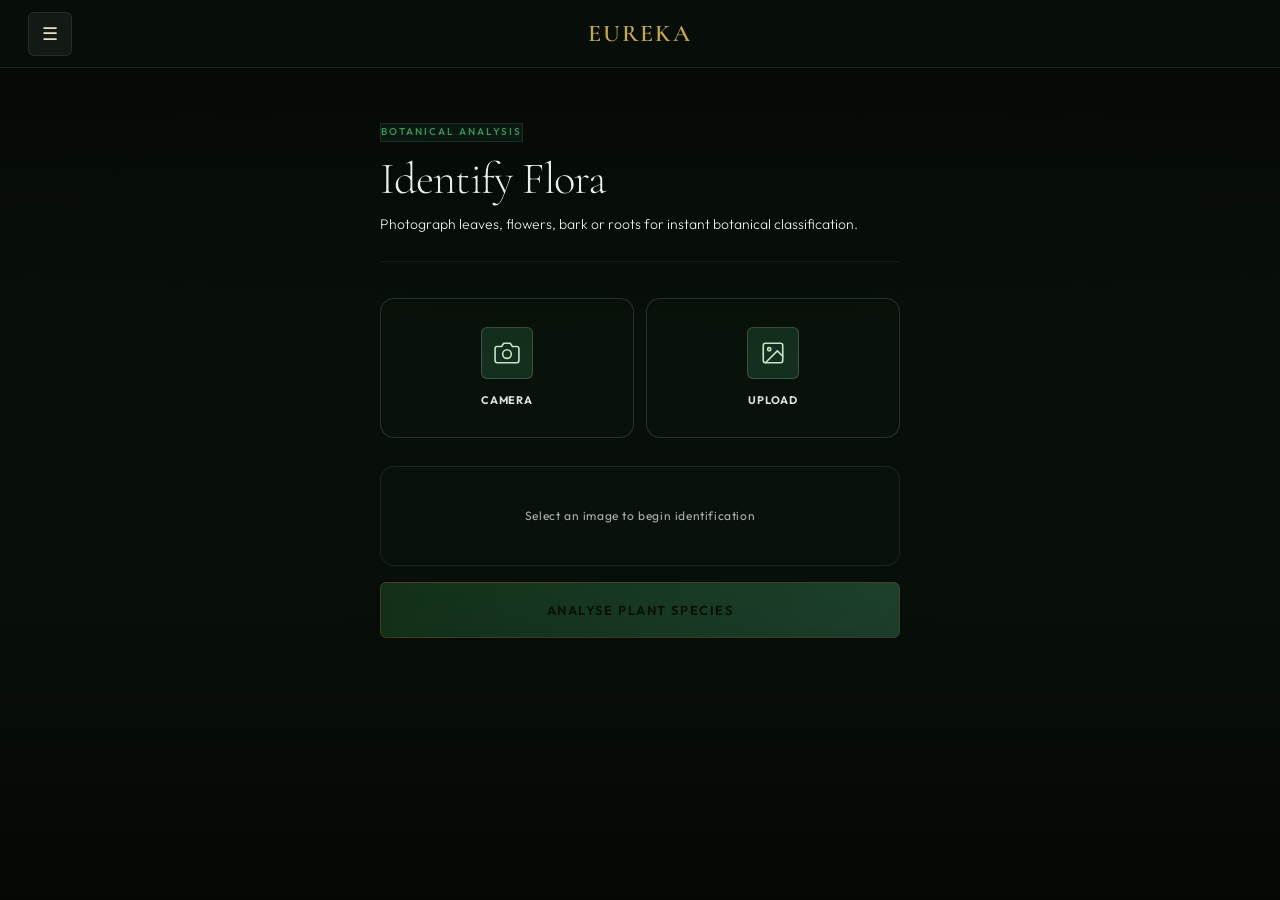
==== commit 9e81601d: "increase background opacity to 50" ====
--- a/identify-flora.html
+++ b/identify-flora.html
@@ -13,7 +13,7 @@
       content: '';
       position: fixed; inset: 0; z-index: 0; pointer-events: none;
       background: url('assets/flora-bg.png') center center / cover no-repeat;
-      opacity: 0.50;
+      opacity: 0.30;
       mix-blend-mode: luminosity;
     }
     body::after {
@@ -49,6 +49,11 @@
     }
     .result-label { color: #4caf7d !important; }
     .result-location { color: #4caf7d !important; }
+    .page-header h1, .page-desc { color: #f0f0f0 !important; }
+    .input-card span { color: #e0e0e0 !important; }
+    .input-card svg { stroke: #c8e6c9 !important; }
+    .input-card-icon { background: rgba(76,175,125,0.18) !important; }
+    .preview-hint { color: #b0b0b0 !important; }
 
     /* Fix card transparency bleed-through on scroll */
     .input-card {
--- a/style.css
+++ b/style.css
@@ -374,17 +374,17 @@
 .input-options { display:grid;grid-template-columns:1fr 1fr;gap:12px;margin:28px 0; }
 .input-card {
   background:var(--forest);padding:28px 16px;
-  border-radius:var(--r-md);border:1px solid var(--border);
+  border-radius:var(--r-md);border:1px solid rgba(255,255,255,0.14);
   display:flex;flex-direction:column;align-items:center;justify-content:center;gap:12px;
   cursor:pointer;transition:all 0.25s var(--ease-out);
-  font-size:11px;font-weight:600;letter-spacing:0.08em;text-transform:uppercase;color:var(--text-dim);
+  font-size:11px;font-weight:700;letter-spacing:0.08em;text-transform:uppercase;color:var(--foam);
 }
 .input-card:hover { background:var(--canopy);border-color:var(--border-gold);color:var(--gold);transform:translateY(-3px);box-shadow:var(--shadow-md),var(--shadow-gold); }
 .input-card-icon {
-  width:52px;height:52px;background:var(--ghost);border:1px solid var(--border);border-radius:var(--r-sm);
+  width:52px;height:52px;background:rgba(255,255,255,0.07);border:1px solid rgba(255,255,255,0.18);border-radius:var(--r-sm);
   display:flex;align-items:center;justify-content:center;font-size:26px;
   transition:transform 0.3s var(--ease-spring);
-  color:var(--text-dim);
+  color:var(--mint);
 }
 .input-card:hover .input-card-icon { transform:scale(1.15); color:var(--gold); }
 
